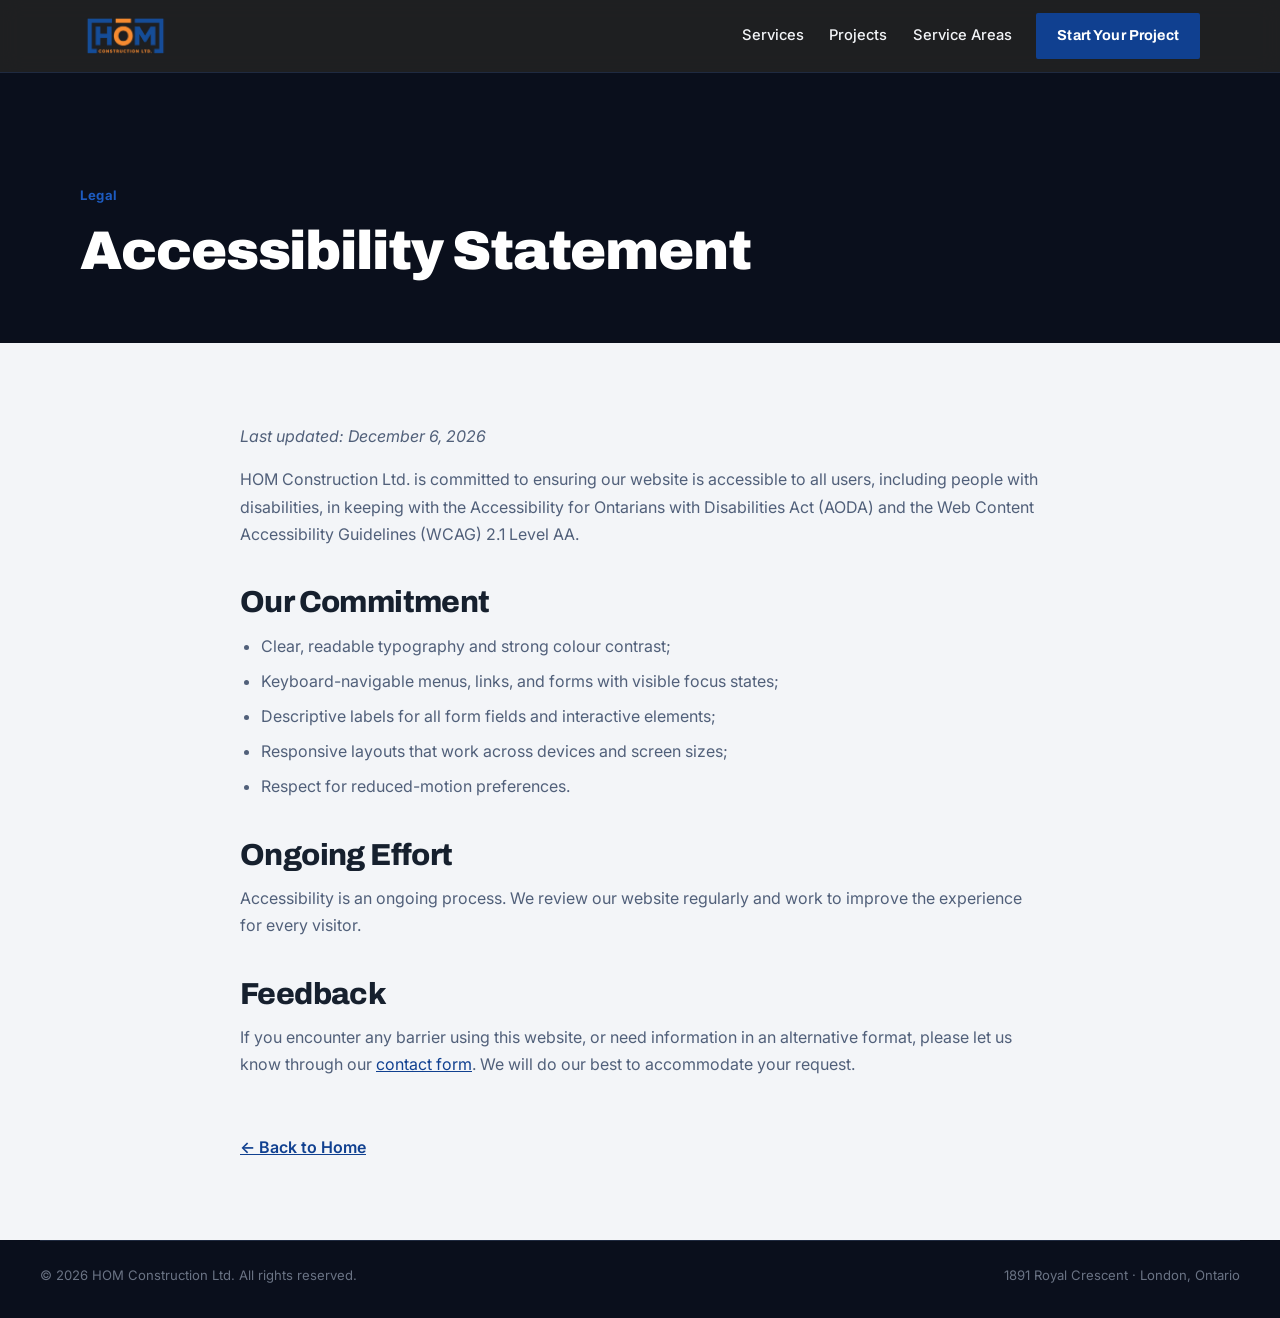
==== legal/accessibility.html @ 6ae534ba "Add files via upload" ====
<!DOCTYPE html>
<html lang="en">
<head>
<meta charset="UTF-8">
<meta name="viewport" content="width=device-width, initial-scale=1, viewport-fit=cover">
<title>Accessibility | HOM Construction Ltd.</title>
<meta name="description" content="Accessibility statement for HOM Construction Ltd.">
<meta name="robots" content="noindex,follow">
<link rel="preconnect" href="https://fonts.googleapis.com">
<link rel="preconnect" href="https://fonts.gstatic.com" crossorigin>
<link href="https://fonts.googleapis.com/css2?family=Archivo:wght@400;600;700;800;900&family=Inter:wght@400;500;600;700&display=swap" rel="stylesheet">
<link rel="icon" type="image/png" href="../assets/hom-logo.png">
<link rel="stylesheet" href="../css/style.css">
</head>
<body>
<header id="site-header">
  <div class="wrap header-inner">
    <a href="../index.html" class="brand" aria-label="HOM Construction home"><picture><source srcset="../assets/hom-logo.avif" type="image/avif"><img src="../assets/hom-logo.png" alt="HOM Construction Ltd." class="brand-logo" width="376" height="166"></picture></a>
    <nav class="nav"><a href="../index.html#services">Services</a><a href="../index.html#gallery">Projects</a><a href="../index.html#areas">Service Areas</a></nav>
    <a href="../index.html#contact" class="btn btn-sm nav-cta">Start Your Project</a>
  </div>
</header>

<section class="page-hero">
  <div class="wrap">
    <p class="eyebrow">Legal</p>
    <h1>Accessibility Statement</h1>
  </div>
</section>

<main class="wrap doc-body">
  <p><em>Last updated: <span id="updated"></span></em></p>
  <p>HOM Construction Ltd. is committed to ensuring our website is accessible to all users, including people with disabilities, in keeping with the Accessibility for Ontarians with Disabilities Act (AODA) and the Web Content Accessibility Guidelines (WCAG) 2.1 Level AA.</p>

  <h2>Our Commitment</h2>
  <ul>
    <li>Clear, readable typography and strong colour contrast;</li>
    <li>Keyboard-navigable menus, links, and forms with visible focus states;</li>
    <li>Descriptive labels for all form fields and interactive elements;</li>
    <li>Responsive layouts that work across devices and screen sizes;</li>
    <li>Respect for reduced-motion preferences.</li>
  </ul>

  <h2>Ongoing Effort</h2>
  <p>Accessibility is an ongoing process. We review our website regularly and work to improve the experience for every visitor.</p>

  <h2>Feedback</h2>
  <p>If you encounter any barrier using this website, or need information in an alternative format, please let us know through our <a href="../index.html#contact">contact form</a>. We will do our best to accommodate your request.</p>

  <a href="../index.html" class="back-home">← Back to Home</a>
</main>

<footer id="site-footer">
  <div class="wrap footer-bottom">
    <span>© <span id="year"></span> HOM Construction Ltd. All rights reserved.</span>
    <span>1891 Royal Crescent · London, Ontario</span>
  </div>
</footer>
<script>document.getElementById('year').textContent=new Date().getFullYear();document.getElementById('updated').textContent=new Date().toLocaleDateString('en-CA',{year:'numeric',month:'long',day:'numeric'});</script>
</body>
</html>
---- css/style.css ----
/* ============================================================
   HOM Construction Ltd. — Core Stylesheet
   Identity: concrete, steel, blueprint. Sleek, bold, authoritative.
   ============================================================ */

:root{
  /* Brand palette — from HOM logo */
  --brand-blue:#104090;        /* logo blue — primary */
  --brand-blue-dk:#0C3070;
  --brand-blue-bright:#1D5BC0; /* lighter blue for accents on dark */
  --orange:#F08030;            /* logo orange — accent */
  --orange-bright:#FF9440;

  --graphite:#121826;          /* deep blue-black */
  --ink:#0A0F1C;               /* near-black navy base */
  --steel:var(--brand-blue);   /* alias: primary action colour */
  --steel-bright:var(--brand-blue-bright);
  --concrete:#9DA6B5;
  --concrete-dk:#6A7384;
  --paper:#F3F5F8;
  --paper-warm:#E7EBF1;
  --line:#1F2A40;
  --line-light:#D5DBE5;

  --bg:var(--paper);
  --fg:#16202E;
  --muted:#51607A;
  --surface:#ffffff;
  --surface-alt:var(--paper-warm);
  --border:var(--line-light);

  --font-display:'Archivo',system-ui,sans-serif;
  --font-body:'Inter',system-ui,sans-serif;

  --wrap:1200px;
  --gap:clamp(1.25rem,4vw,3rem);

  box-sizing:border-box;
  padding-top:env(safe-area-inset-top,0px);
  color-scheme:light;
}
*,*::before,*::after{box-sizing:border-box}
html{scroll-behavior:smooth;scroll-padding-top:84px;-webkit-text-size-adjust:100%}
@media (prefers-reduced-motion:reduce){html{scroll-behavior:auto}}

body{
  margin:0;
  font-family:var(--font-body);
  background:var(--bg);
  color:var(--fg);
  line-height:1.6;
  -webkit-font-smoothing:antialiased;
}

.wrap{max-width:var(--wrap);margin:0 auto;padding:0 clamp(1.1rem,4vw,2.5rem)}

/* ---------- Typography ---------- */
h1,h2,h3,h4{font-family:var(--font-display);font-weight:800;line-height:1.05;letter-spacing:-.02em;margin:0}
h1{font-size:clamp(2.6rem,7vw,5.3rem);font-weight:900}
h2{font-size:clamp(1.9rem,4.2vw,3.1rem)}
h3{font-size:clamp(1.15rem,2vw,1.4rem);letter-spacing:-.01em}
p{margin:0 0 1rem}
a{color:inherit;text-decoration:none}

.eyebrow,.section-tag{
  font-family:var(--font-body);
  font-size:.82rem;font-weight:700;letter-spacing:.04em;
  color:var(--orange);margin:0 0 1rem;
}
.section-tag{color:var(--orange);display:inline-block}
.section-lede{font-size:clamp(1.02rem,1.6vw,1.2rem);color:var(--muted);max-width:60ch;margin-top:1rem}

/* ---------- Buttons ---------- */
.btn{
  display:inline-flex;align-items:center;justify-content:center;
  background:var(--steel);color:#fff;
  font-family:var(--font-display);font-weight:700;font-size:1rem;letter-spacing:.01em;
  padding:.95rem 1.8rem;border:2px solid var(--steel);border-radius:2px;
  cursor:pointer;transition:background .18s ease,border-color .18s ease,transform .18s ease;
}
.btn:hover{background:var(--steel-bright);border-color:var(--steel-bright)}
.btn:active{transform:translateY(1px)}
.btn:focus-visible{outline:3px solid var(--steel-bright);outline-offset:3px}
.btn-ghost{background:transparent;color:#fff;border-color:rgba(255,255,255,.55)}
.btn-ghost:hover{background:rgba(255,255,255,.1);border-color:#fff}
.btn-sm{padding:.6rem 1.2rem;font-size:.9rem}
.btn-full{width:100%;padding:1.05rem}
.btn-accent{background:var(--orange);border-color:var(--orange);color:#1a1205}
.btn-accent:hover{background:var(--orange-bright);border-color:var(--orange-bright)}

/* ---------- Header ---------- */
#site-header{
  position:sticky;top:0;z-index:50;
  background:rgba(12,13,15,.92);backdrop-filter:blur(10px);
  border-bottom:1px solid var(--line);
  padding-top:env(safe-area-inset-top,0px);
}
.header-inner{display:flex;align-items:center;gap:1.5rem;height:72px}
.brand{display:flex;align-items:center;line-height:1;margin-right:auto}
.brand-logo{height:40px;width:auto;display:block}
.brand-mark{font-family:var(--font-display);font-weight:900;font-size:1.5rem;color:#fff;letter-spacing:.02em}
.brand-sub{font-size:.68rem;font-weight:500;color:var(--concrete);letter-spacing:.14em;margin-top:.2rem}
.nav{display:flex;gap:1.6rem}
.nav a{color:var(--paper);font-size:.92rem;font-weight:500;transition:color .15s}
.nav a:hover{color:var(--steel-bright)}
.nav-cta{color:#fff}
.menu-toggle{display:none;flex-direction:column;gap:5px;background:none;border:0;cursor:pointer;padding:8px}
.menu-toggle span{width:26px;height:2px;background:#fff;transition:.25s}

.mobile-nav{display:none;flex-direction:column;background:var(--ink);border-bottom:1px solid var(--line);padding:.5rem 1.5rem 1.5rem}
.mobile-nav a{color:var(--paper);padding:.85rem 0;border-bottom:1px solid var(--line);font-size:1rem}
.mobile-nav a:last-child{border:0}
.mobile-cta{margin-top:1rem;color:#fff}

/* ---------- Hero ---------- */
.hero{position:relative;background:var(--ink);color:#fff;overflow:hidden;isolation:isolate}
.hero-bg{
  position:absolute;inset:0;z-index:-2;
  background:
    radial-gradient(130% 95% at 82% 8%,rgba(29,91,192,.45),transparent 58%),
    radial-gradient(90% 70% at 10% 95%,rgba(240,128,48,.14),transparent 60%),
    linear-gradient(150deg,#0A0F1C 0%,#111A2E 55%,#080C17 100%);
}
.hero-grid-overlay{
  position:absolute;inset:0;z-index:-1;opacity:.5;
  background-image:
    linear-gradient(rgba(255,255,255,.035) 1px,transparent 1px),
    linear-gradient(90deg,rgba(255,255,255,.035) 1px,transparent 1px);
  background-size:64px 64px;
  -webkit-mask-image:linear-gradient(180deg,#000 40%,transparent 95%);
          mask-image:linear-gradient(180deg,#000 40%,transparent 95%);
}
.hero-content{padding:clamp(4rem,10vw,8rem) 0 clamp(3.5rem,7vw,6rem)}
.hero h1{margin:.6rem 0 1.4rem;max-width:16ch}
.h1-accent{color:var(--orange)}
.hero-lede{font-size:clamp(1.08rem,2vw,1.4rem);color:#D4D8DD;max-width:54ch;line-height:1.55}
.hero-actions{display:flex;flex-wrap:wrap;gap:1rem;margin:2.2rem 0 0}
.hero-stats{
  display:grid;grid-template-columns:repeat(3,1fr);gap:1.5rem;
  margin-top:clamp(3rem,6vw,5rem);padding-top:2.2rem;border-top:1px solid rgba(255,255,255,.12);
}
.stat-num{display:block;font-family:var(--font-display);font-weight:900;font-size:clamp(1.8rem,4vw,2.8rem);color:#fff;line-height:1}
.stat-label{display:block;color:var(--concrete);font-size:.9rem;margin-top:.5rem}

/* ---------- Trust strip ---------- */
.trust-strip{background:var(--graphite);color:var(--concrete);border-bottom:1px solid var(--line)}
.trust-inner{display:flex;flex-wrap:wrap;align-items:center;justify-content:center;gap:.9rem;padding:1rem 1.5rem;font-size:.86rem;font-weight:500}
.trust-inner .dot{width:4px;height:4px;border-radius:50%;background:var(--orange);display:inline-block}

/* ---------- Sections ---------- */
.section{padding:clamp(4rem,9vw,7rem) 0}
.section-muted{background:var(--surface-alt)}
.section-dark{background:var(--ink);color:#fff}
.section-dark .section-lede,.section-dark p{color:#C7CBD1}
.section-dark h2,.section-dark h3{color:#fff}

.two-col{display:grid;grid-template-columns:1.05fr .95fr;gap:clamp(2rem,5vw,4.5rem);align-items:center}

/* ---------- About ---------- */
.check-list{list-style:none;margin:1.8rem 0 0;padding:0;display:grid;gap:.8rem}
.check-list li{position:relative;padding-left:1.9rem;color:var(--fg)}
.check-list li::before{content:"";position:absolute;left:0;top:.45rem;width:11px;height:11px;background:var(--orange);transform:rotate(45deg)}
.col-media{display:flex;flex-direction:column}
.media-block{
  width:100%;border-radius:4px;border:1px solid var(--border);
  background:
    linear-gradient(135deg,rgba(62,107,140,.22),rgba(20,22,25,.9)),
    repeating-linear-gradient(45deg,#1b1e22 0 22px,#202427 22px 44px);
}
.media-tall{aspect-ratio:4/5}
.media-caption{margin-top:1rem;font-size:.86rem;color:var(--muted);text-align:center}

/* ---------- ADU feature ---------- */
.adu-head{max-width:66ch;margin-bottom:clamp(2.5rem,5vw,3.5rem)}
.adu-intro{font-size:clamp(1rem,1.6vw,1.18rem);color:#C7CBD1;margin-top:1rem}
.feature-grid{display:grid;grid-template-columns:repeat(4,1fr);gap:1.5rem}
.feature-card{padding:2rem 1.6rem;background:rgba(255,255,255,.03);border:1px solid rgba(255,255,255,.1);border-radius:4px}
.feature-ico{font-family:var(--font-display);font-weight:900;font-size:1.6rem;color:var(--orange);margin-bottom:1rem}
.feature-card h3{margin-bottom:.6rem}
.feature-card p{color:#B9Bec5;font-size:.95rem;margin:0}
.adu-cta{margin-top:clamp(2.5rem,5vw,3.5rem)}

/* ---------- Services ---------- */
.services-grid{display:grid;grid-template-columns:repeat(3,1fr);gap:1.4rem;margin-top:2.8rem}
.service-item{padding:2rem 1.7rem;background:var(--surface);border:1px solid var(--border);border-radius:4px;transition:border-color .2s,transform .2s}
.service-item:hover{border-color:var(--steel);transform:translateY(-3px)}
.service-item h3{margin-bottom:.6rem}
.service-item p{color:var(--muted);margin:0;font-size:.96rem}
.service-feature{grid-column:span 1;border-color:var(--steel);position:relative;background:linear-gradient(160deg,#fff,#eef3f7)}
.service-flag{display:inline-block;margin-top:1rem;font-family:var(--font-display);font-weight:700;font-size:.78rem;color:var(--steel);letter-spacing:.03em}

/* ---------- Gallery ---------- */
.gallery-grid{display:grid;grid-template-columns:repeat(3,1fr);gap:1rem;margin-top:2.8rem}
.gallery-item{
  position:relative;margin:0;aspect-ratio:4/3;border-radius:4px;overflow:hidden;
  border:1px solid var(--border);
  background:linear-gradient(145deg,#2b3036,#171a1e);
  display:flex;align-items:flex-end;
}
.gallery-item::before{content:"";position:absolute;inset:0;background:repeating-linear-gradient(45deg,rgba(62,107,140,.14) 0 20px,transparent 20px 40px)}
.gallery-item figcaption{position:relative;z-index:1;color:#fff;font-weight:600;font-size:.9rem;padding:1rem;width:100%;background:linear-gradient(transparent,rgba(0,0,0,.6))}
.g-2,.g-5{background:linear-gradient(145deg,#34414d,#1b222a)}
.g-3,.g-6{background:linear-gradient(145deg,#2e3843,#15191e)}

.matterport-row{display:grid;grid-template-columns:1fr 1fr;gap:1rem;margin-top:1.6rem}
.matterport-link{display:flex;align-items:center;gap:1rem;padding:1.3rem 1.6rem;background:var(--ink);color:#fff;border-radius:4px;border:1px solid var(--line);transition:border-color .2s}
.matterport-link:hover{border-color:var(--steel-bright)}
.mp-ico{font-size:1.6rem;color:var(--orange)}
.mp-text{display:flex;flex-direction:column;line-height:1.3}
.mp-text strong{font-family:var(--font-display);font-size:1.05rem}
.mp-text span{font-size:.82rem;color:var(--concrete)}
.gallery-note{margin-top:1rem;font-size:.82rem;color:var(--muted);text-align:center}

/* ---------- Service areas ---------- */
.areas-grid{display:grid;grid-template-columns:repeat(4,1fr);gap:1.2rem;margin-top:2.8rem}
.area-card{display:flex;flex-direction:column;padding:2rem 1.6rem;background:var(--surface);border:1px solid var(--border);border-radius:4px;transition:border-color .2s,transform .2s}
.area-card:hover{border-color:var(--steel);transform:translateY(-3px)}
.area-card h3{margin-bottom:.6rem}
.area-card p{color:var(--muted);font-size:.92rem;flex-grow:1}
.area-link{color:var(--steel);font-weight:600;font-size:.9rem;margin-top:1rem}
.area-highlight{background:linear-gradient(160deg,#fff,#eef3f7);border-color:var(--steel)}
.areas-foot{margin-top:2rem;color:var(--muted);text-align:center;font-size:.92rem}

/* ---------- Testimonials ---------- */
.testimonials{display:grid;grid-template-columns:repeat(3,1fr);gap:1.4rem;margin-top:2.8rem;align-items:start}
.testimonial{margin:0;padding:2rem 1.7rem;background:rgba(255,255,255,.04);border:1px solid rgba(255,255,255,.1);border-left:3px solid var(--orange);border-radius:4px}
.testimonial p{color:#DDE1E6;font-size:1rem;line-height:1.6}
.testimonial footer{color:var(--orange);font-weight:700;font-size:.9rem;margin-top:1rem}
.google-reviews-placeholder{margin-top:2.4rem;display:flex;justify-content:center}
.gr-badge{display:flex;flex-direction:column;align-items:center;gap:.6rem;padding:1.6rem 2.4rem;border:1px dashed rgba(255,255,255,.22);border-radius:6px}
.gr-stars{color:#FBBC04;font-size:1.5rem;letter-spacing:.1em}
.gr-text{color:var(--concrete);font-size:.86rem}

/* ---------- Financing ---------- */
.section-finance{background:var(--surface-alt)}
.finance-inner{display:grid;grid-template-columns:1fr 1fr;gap:clamp(2rem,5vw,4rem);align-items:center}
.finance-text h2{margin-bottom:1rem}
.finance-text p{color:var(--muted);max-width:48ch}
.financeit-placeholder{display:flex;flex-direction:column;gap:.8rem;align-items:flex-start;padding:2.2rem;background:var(--surface);border:1px solid var(--border);border-radius:6px}
.financeit-placeholder strong{font-family:var(--font-display);font-size:1.4rem;color:var(--steel)}
.financeit-placeholder span{color:var(--muted);font-size:.9rem}

/* ---------- Contact ---------- */
.section-contact{background:var(--ink);color:#fff}
.section-contact h2{color:#fff}
.section-contact .contact-intro p{color:#C7CBD1}
.contact-grid{align-items:start}
.contact-details{margin-top:2.2rem;display:grid;gap:1.1rem}
.cd-item{display:flex;flex-direction:column;gap:.2rem;padding-bottom:1.1rem;border-bottom:1px solid rgba(255,255,255,.12)}
.cd-label{font-size:.76rem;letter-spacing:.08em;color:var(--orange);font-weight:700}
.cd-item span:last-child{color:#E4E7EB}

.contact-form-wrap{background:var(--surface);color:var(--fg);padding:clamp(1.8rem,4vw,2.6rem);border-radius:6px}
.lead-form{display:grid;gap:1.1rem}
.field{display:flex;flex-direction:column;gap:.4rem}
.field-row{display:grid;grid-template-columns:1fr 1fr;gap:1.1rem}
.field label{font-size:.86rem;font-weight:600;color:var(--fg)}
.field input,.field select,.field textarea{
  font-family:var(--font-body);font-size:1rem;color:var(--fg);
  padding:.8rem .9rem;border:1px solid var(--border);border-radius:3px;background:#fff;
  transition:border-color .15s,box-shadow .15s;
}
.field input:focus,.field select:focus,.field textarea:focus{outline:0;border-color:var(--steel);box-shadow:0 0 0 3px rgba(62,107,140,.18)}
.field textarea{resize:vertical}
.form-fineprint{font-size:.78rem;color:var(--muted);margin:.4rem 0 0}
.form-fineprint a{color:var(--steel);text-decoration:underline}
.form-success{background:#e6f4ea;border:1px solid #a7d7b8;color:#1e6b38;padding:.9rem 1rem;border-radius:4px;font-size:.92rem;margin:.6rem 0 0}

/* ---------- Footer ---------- */
#site-footer{background:var(--ink);color:var(--concrete);padding-bottom:env(safe-area-inset-bottom,0px)}
.footer-inner{display:grid;grid-template-columns:1.6fr 1fr 1fr 1fr;gap:2.5rem;padding:clamp(3rem,6vw,4.5rem) 0 2.5rem}
.footer-brand .brand-mark{font-size:1.5rem}
.footer-brand .brand-sub{display:block;margin:.3rem 0 1rem}
.footer-brand p{color:var(--concrete-dk);max-width:34ch;font-size:.92rem}
.footer-col h4{font-family:var(--font-display);color:#fff;font-size:1rem;margin-bottom:1rem}
.footer-col a{display:block;color:var(--concrete);font-size:.92rem;padding:.35rem 0;transition:color .15s}
.footer-col a:hover{color:var(--steel-bright)}
.footer-bottom{display:flex;flex-wrap:wrap;justify-content:space-between;gap:1rem;padding:1.5rem 0 2rem;border-top:1px solid var(--line);font-size:.82rem;color:var(--concrete-dk)}

/* ---------- Legal / area page body ---------- */
.page-hero{background:var(--ink);color:#fff;padding:clamp(5rem,9vw,7rem) 0 clamp(3rem,6vw,4rem)}
.page-hero h1{font-size:clamp(2.2rem,5vw,3.4rem);max-width:20ch}
.page-hero .eyebrow{color:var(--steel-bright)}
.doc-body{padding:clamp(3rem,7vw,5rem) 0;max-width:800px}
.doc-body h2{font-size:clamp(1.4rem,3vw,1.9rem);margin:2.4rem 0 .9rem}
.doc-body h3{margin:1.6rem 0 .6rem}
.doc-body p,.doc-body li{color:var(--muted);line-height:1.7}
.doc-body ul{padding-left:1.3rem;margin:0 0 1.2rem}
.doc-body li{margin-bottom:.5rem}
.doc-body a{color:var(--steel);text-decoration:underline}
.back-home{display:inline-block;margin-top:2.5rem;color:var(--steel);font-weight:600}

/* ---------- Footer logo + social ---------- */
.footer-logo{height:46px;width:auto;margin-bottom:1rem;display:block}
.social-row{display:flex;gap:.9rem;margin-top:1.2rem}
.social-row a{
  display:inline-flex;align-items:center;justify-content:center;
  width:40px;height:40px;border:1px solid var(--line);border-radius:4px;
  color:var(--concrete);transition:border-color .2s,color .2s,background .2s;
}
.social-row a:hover{border-color:var(--orange);color:var(--orange)}
.social-row svg{width:20px;height:20px;fill:currentColor}

/* ---------- Review meta (verified badge) ---------- */
.review-source{display:flex;align-items:center;gap:.5rem;margin-top:.9rem;font-size:.82rem;color:var(--concrete)}
.review-source .g-icon{font-weight:700;color:var(--orange)}

/* ---------- Responsive ---------- */
@media (max-width:980px){
  .nav,.nav-cta{display:none}
  .menu-toggle{display:flex;margin-left:auto}
  .mobile-nav.open{display:flex}
  .two-col,.finance-inner{grid-template-columns:1fr;gap:2.5rem}
  .col-media{max-width:460px}
  .feature-grid{grid-template-columns:repeat(2,1fr)}
  .services-grid{grid-template-columns:repeat(2,1fr)}
  .areas-grid{grid-template-columns:repeat(2,1fr)}
  .testimonials{grid-template-columns:1fr}
  .footer-inner{grid-template-columns:1fr 1fr;gap:2rem}
}
@media (max-width:640px){
  .hero-stats{grid-template-columns:1fr;gap:1.3rem;text-align:left}
  .feature-grid,.services-grid,.gallery-grid,.areas-grid{grid-template-columns:1fr}
  .matterport-row{grid-template-columns:1fr}
  .field-row{grid-template-columns:1fr}
  .footer-inner{grid-template-columns:1fr}
  .trust-inner .dot{display:none}
  .hero-actions .btn{flex:1 1 auto}
}
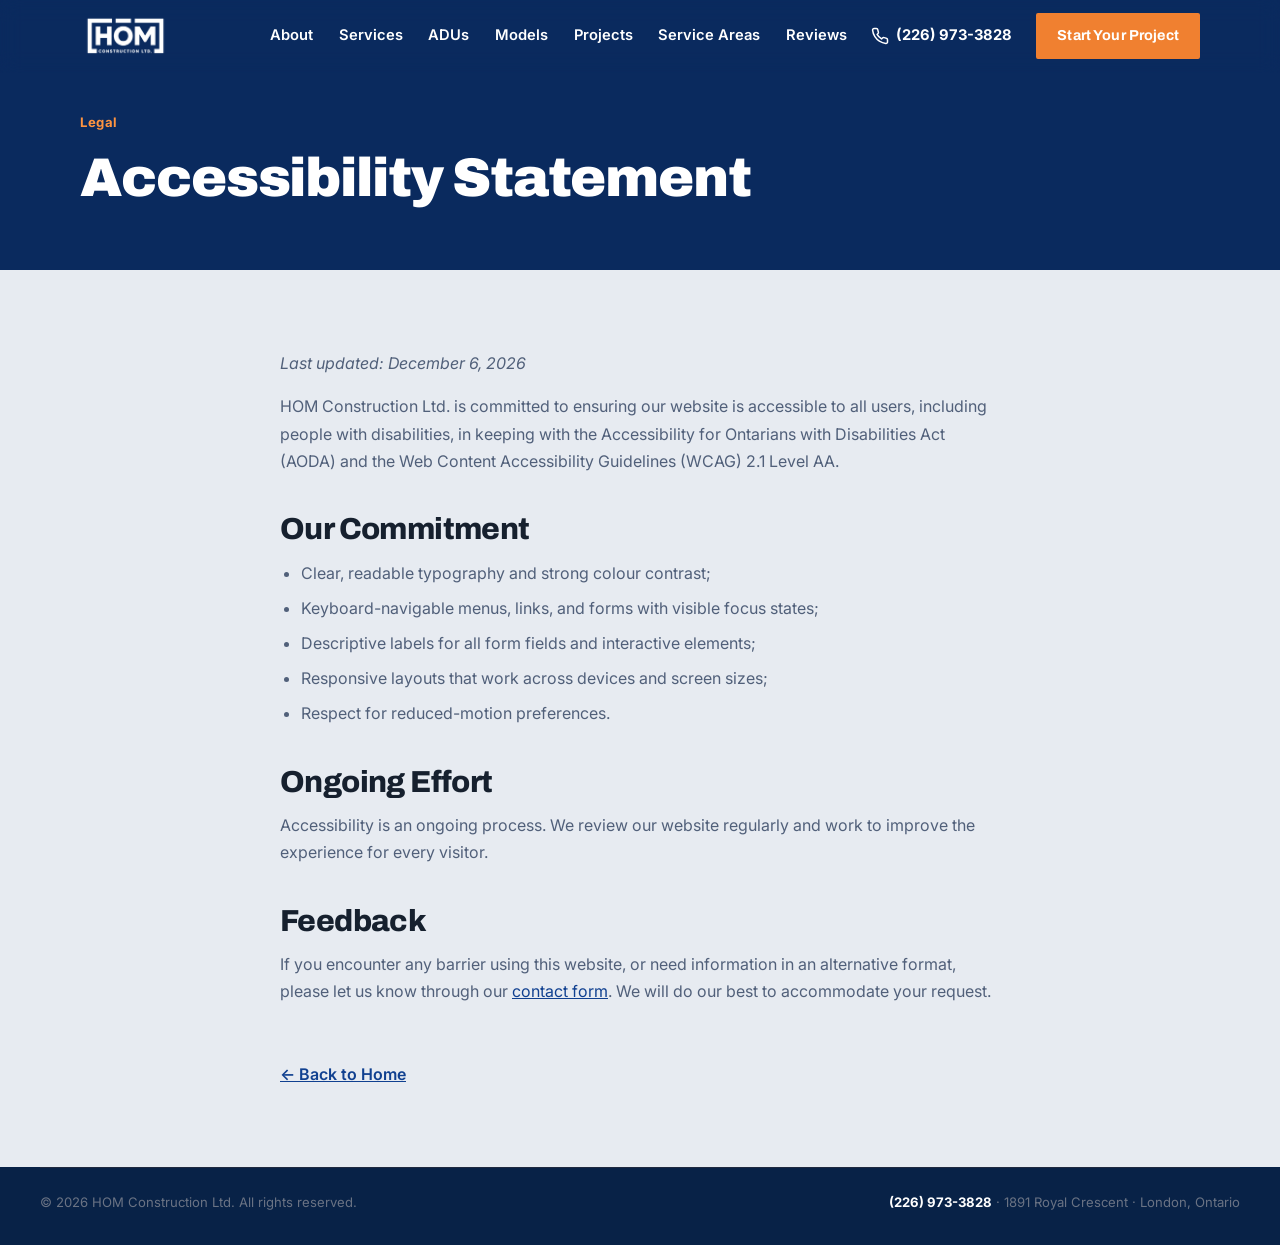
==== commit 1ac046b2: "Add files via upload" ====
--- a/legal/accessibility.html
+++ b/legal/accessibility.html
@@ -13,11 +13,37 @@
 <link rel="stylesheet" href="../css/style.css">
 </head>
 <body>
-<header id="site-header">
+<header id="site-header" class="header-overlay">
   <div class="wrap header-inner">
-    <a href="../index.html" class="brand" aria-label="HOM Construction home"><picture><source srcset="../assets/hom-logo.avif" type="image/avif"><img src="../assets/hom-logo.png" alt="HOM Construction Ltd." class="brand-logo" width="376" height="166"></picture></a>
-    <nav class="nav"><a href="../index.html#services">Services</a><a href="../index.html#gallery">Projects</a><a href="../index.html#areas">Service Areas</a></nav>
+    <a href="../index.html" class="brand" aria-label="HOM Construction home">
+      <picture>
+        <source srcset="../assets/hom-logo.avif" type="image/avif">
+        <img src="../assets/hom-logo.png" alt="HOM Construction Ltd." class="brand-logo" width="376" height="166">
+      </picture>
+    </a>
+    <nav class="nav" aria-label="Primary">
+      <a href="../index.html#about">About</a>
+      <a href="../index.html#services">Services</a>
+      <a href="../index.html#adu">ADUs</a>
+      <a href="../index.html#models">Models</a>
+      <a href="../index.html#gallery">Projects</a>
+      <a href="../index.html#areas">Service Areas</a>
+      <a href="../index.html#reviews">Reviews</a>
+    </nav>
+    <a href="tel:+12269733828" class="nav-phone" aria-label="Call HOM Construction at (226) 973-3828"><svg viewBox="0 0 24 24" width="18" height="18" fill="none" stroke="currentColor" stroke-width="2" stroke-linecap="round" stroke-linejoin="round" aria-hidden="true"><path d="M22 16.92v3a2 2 0 0 1-2.18 2 19.8 19.8 0 0 1-8.63-3.07 19.5 19.5 0 0 1-6-6A19.8 19.8 0 0 1 2.12 4.18 2 2 0 0 1 4.11 2h3a2 2 0 0 1 2 1.72c.13.96.36 1.9.7 2.81a2 2 0 0 1-.45 2.11L8.09 9.91a16 16 0 0 0 6 6l1.27-1.27a2 2 0 0 1 2.11-.45c.91.34 1.85.57 2.81.7A2 2 0 0 1 22 16.92z"/></svg><span class="nav-phone-num">(226) 973-3828</span></a>
     <a href="../index.html#contact" class="btn btn-sm nav-cta">Start Your Project</a>
+    <button class="menu-toggle" aria-label="Open menu" aria-expanded="false"><span></span><span></span><span></span></button>
+  </div>
+  <div class="mobile-nav" aria-hidden="true">
+    <a href="../index.html#about">About</a>
+    <a href="../index.html#services">Services</a>
+    <a href="../index.html#adu">ADUs</a>
+    <a href="../index.html#models">Models</a>
+    <a href="../index.html#gallery">Projects</a>
+    <a href="../index.html#areas">Service Areas</a>
+    <a href="../index.html#reviews">Reviews</a>
+    <a href="tel:+12269733828" class="mobile-phone"><svg viewBox="0 0 24 24" width="18" height="18" fill="none" stroke="currentColor" stroke-width="2" stroke-linecap="round" stroke-linejoin="round" aria-hidden="true"><path d="M22 16.92v3a2 2 0 0 1-2.18 2 19.8 19.8 0 0 1-8.63-3.07 19.5 19.5 0 0 1-6-6A19.8 19.8 0 0 1 2.12 4.18 2 2 0 0 1 4.11 2h3a2 2 0 0 1 2 1.72c.13.96.36 1.9.7 2.81a2 2 0 0 1-.45 2.11L8.09 9.91a16 16 0 0 0 6 6l1.27-1.27a2 2 0 0 1 2.11-.45c.91.34 1.85.57 2.81.7A2 2 0 0 1 22 16.92z"/></svg> Call (226) 973-3828</a>
+    <a href="../index.html#contact" class="btn mobile-cta">Start Your Project</a>
   </div>
 </header>
 
@@ -53,9 +79,10 @@
 <footer id="site-footer">
   <div class="wrap footer-bottom">
     <span>© <span id="year"></span> HOM Construction Ltd. All rights reserved.</span>
-    <span>1891 Royal Crescent · London, Ontario</span>
+    <span><a href="tel:+12269733828" class="footer-phone-inline">(226) 973-3828</a> · 1891 Royal Crescent · London, Ontario</span>
   </div>
 </footer>
 <script>document.getElementById('year').textContent=new Date().getFullYear();document.getElementById('updated').textContent=new Date().toLocaleDateString('en-CA',{year:'numeric',month:'long',day:'numeric'});</script>
+<script src="../js/main.js"></script>
 </body>
 </html>
--- a/css/style.css
+++ b/css/style.css
@@ -11,23 +11,31 @@
   --orange:#F08030;            /* logo orange — accent */
   --orange-bright:#FF9440;
 
-  --graphite:#121826;          /* deep blue-black */
-  --ink:#0A0F1C;               /* near-black navy base */
+  --graphite:#0E3576;          /* deep logo blue */
+  --ink:#0A2A5E;               /* rich brand-blue base for dark sections */
+  --ink-deep:#082247;          /* deeper blue for footer / hero base */
   --steel:var(--brand-blue);   /* alias: primary action colour */
   --steel-bright:var(--brand-blue-bright);
   --concrete:#9DA6B5;
   --concrete-dk:#6A7384;
-  --paper:#F3F5F8;
-  --paper-warm:#E7EBF1;
+  --paper:#E7EBF1;            /* light gray base (more depth than near-white) */
+  --paper-warm:#DCE2EA;       /* deeper gray band */
+  --paper-tint:#EDF1F7;       /* cool tint for alternating bands */
   --line:#1F2A40;
-  --line-light:#D5DBE5;
+  --line-light:#D2D9E3;
 
   --bg:var(--paper);
   --fg:#16202E;
   --muted:#51607A;
   --surface:#ffffff;
   --surface-alt:var(--paper-warm);
-  --border:var(--line-light);
+  --border:#DBE0E8;
+
+  /* Elevation — layered (ambient + direct) so depth actually reads */
+  --shadow-sm:0 1px 2px rgba(16,32,60,.08), 0 6px 16px rgba(16,32,60,.1);
+  --shadow:0 4px 8px rgba(16,32,60,.1), 0 16px 36px rgba(16,32,60,.16);
+  --shadow-lg:0 8px 16px rgba(16,32,60,.12), 0 28px 60px rgba(16,32,60,.22);
+  --radius:12px;
 
   --font-display:'Archivo',system-ui,sans-serif;
   --font-body:'Inter',system-ui,sans-serif;
@@ -73,88 +81,183 @@
 /* ---------- Buttons ---------- */
 .btn{
   display:inline-flex;align-items:center;justify-content:center;
-  background:var(--steel);color:#fff;
+  background:var(--orange);color:#fff;
   font-family:var(--font-display);font-weight:700;font-size:1rem;letter-spacing:.01em;
-  padding:.95rem 1.8rem;border:2px solid var(--steel);border-radius:2px;
+  padding:.95rem 1.8rem;border:2px solid var(--orange);border-radius:2px;
   cursor:pointer;transition:background .18s ease,border-color .18s ease,transform .18s ease;
 }
-.btn:hover{background:var(--steel-bright);border-color:var(--steel-bright)}
+.btn:hover{background:var(--orange-bright);border-color:var(--orange-bright)}
 .btn:active{transform:translateY(1px)}
-.btn:focus-visible{outline:3px solid var(--steel-bright);outline-offset:3px}
-.btn-ghost{background:transparent;color:#fff;border-color:rgba(255,255,255,.55)}
-.btn-ghost:hover{background:rgba(255,255,255,.1);border-color:#fff}
+.btn:focus-visible{outline:3px solid var(--orange-bright);outline-offset:3px}
+.btn-ghost{background:transparent;color:var(--brand-blue);border-color:var(--brand-blue)}
+.btn-ghost:hover{background:var(--brand-blue);color:#fff;border-color:var(--brand-blue)}
 .btn-sm{padding:.6rem 1.2rem;font-size:.9rem}
 .btn-full{width:100%;padding:1.05rem}
-.btn-accent{background:var(--orange);border-color:var(--orange);color:#1a1205}
+.btn-accent{background:var(--orange);border-color:var(--orange);color:#fff}
 .btn-accent:hover{background:var(--orange-bright);border-color:var(--orange-bright)}
 
 /* ---------- Header ---------- */
 #site-header{
   position:sticky;top:0;z-index:50;
-  background:rgba(12,13,15,.92);backdrop-filter:blur(10px);
-  border-bottom:1px solid var(--line);
+  background:rgba(255,255,255,.92);backdrop-filter:blur(10px);
+  border-bottom:1px solid var(--border);
   padding-top:env(safe-area-inset-top,0px);
+  transition:transform .3s ease, box-shadow .3s ease;
+}
+#site-header.scrolled{
+  background:#fff;
+  box-shadow:0 6px 24px rgba(16,32,60,.14);
+  border-bottom-color:transparent;
 }
 .header-inner{display:flex;align-items:center;gap:1.5rem;height:72px}
 .brand{display:flex;align-items:center;line-height:1;margin-right:auto}
 .brand-logo{height:40px;width:auto;display:block}
-.brand-mark{font-family:var(--font-display);font-weight:900;font-size:1.5rem;color:#fff;letter-spacing:.02em}
-.brand-sub{font-size:.68rem;font-weight:500;color:var(--concrete);letter-spacing:.14em;margin-top:.2rem}
+.brand-mark{font-family:var(--font-display);font-weight:900;font-size:1.5rem;color:var(--brand-blue);letter-spacing:.02em}
+.brand-sub{font-size:.68rem;font-weight:500;color:var(--muted);letter-spacing:.14em;margin-top:.2rem}
 .nav{display:flex;gap:1.6rem}
-.nav a{color:var(--paper);font-size:.92rem;font-weight:500;transition:color .15s}
-.nav a:hover{color:var(--steel-bright)}
+.nav a{color:var(--brand-blue);font-size:.92rem;font-weight:600;transition:color .15s}
+.nav a:hover{color:var(--orange)}
 .nav-cta{color:#fff}
 .menu-toggle{display:none;flex-direction:column;gap:5px;background:none;border:0;cursor:pointer;padding:8px}
-.menu-toggle span{width:26px;height:2px;background:#fff;transition:.25s}
-
-.mobile-nav{display:none;flex-direction:column;background:var(--ink);border-bottom:1px solid var(--line);padding:.5rem 1.5rem 1.5rem}
-.mobile-nav a{color:var(--paper);padding:.85rem 0;border-bottom:1px solid var(--line);font-size:1rem}
+.menu-toggle span{width:26px;height:2px;background:var(--brand-blue);transition:.25s}
+
+.mobile-nav{display:none;flex-direction:column;background:#fff;border-bottom:1px solid var(--border);padding:.5rem 1.5rem 1.5rem}
+.mobile-nav a{color:var(--brand-blue);font-weight:600;padding:.85rem 0;border-bottom:1px solid var(--border);font-size:1rem}
 .mobile-nav a:last-child{border:0}
 .mobile-cta{margin-top:1rem;color:#fff}
 
-/* ---------- Hero ---------- */
-.hero{position:relative;background:var(--ink);color:#fff;overflow:hidden;isolation:isolate}
+/* ---------- Header overlay (transparent over hero) ---------- */
+#site-header.header-overlay{background:transparent;border-bottom-color:transparent;position:absolute;left:0;right:0;top:0}
+.header-overlay .nav a{color:#fff}
+.header-overlay .nav a:hover{color:var(--orange-bright)}
+.header-overlay .brand-mark{color:#fff}
+.header-overlay .menu-toggle span{background:#fff}
+.header-overlay .brand-logo{filter:brightness(0) invert(1)}
+/* When scrolled, header becomes a solid white bar that slides down from the top */
+#site-header.scrolled{position:fixed;left:0;right:0;top:0;background:#fff;animation:headerDrop .3s ease}
+@keyframes headerDrop{from{transform:translateY(-100%)}to{transform:translateY(0)}}
+#site-header.scrolled .nav a{color:var(--brand-blue)}
+#site-header.scrolled .nav a:hover{color:var(--orange)}
+#site-header.scrolled .brand-logo{filter:none}
+#site-header.scrolled .menu-toggle span{background:var(--brand-blue)}
+
+/* ---------- Hero (full-bleed background image) ---------- */
+.hero{
+  position:relative;color:#fff;isolation:isolate;
+  min-height:clamp(560px,86vh,820px);
+  display:flex;align-items:center;justify-content:center;text-align:center;
+  padding:clamp(7rem,14vh,10rem) 0 clamp(5rem,9vh,7rem);
+}
 .hero-bg{
-  position:absolute;inset:0;z-index:-2;
+  position:absolute;inset:0;z-index:-1;overflow:hidden;
+  background:url('../assets/projects/hero-poster.jpg') center/cover no-repeat;
+}
+.hero-video{
+  position:absolute;inset:0;width:100%;height:100%;object-fit:cover;
+  z-index:0;
+}
+.hero-bg::after{
+  content:"";position:absolute;inset:0;z-index:1;
+  background:linear-gradient(180deg,rgba(8,20,45,.72) 0%,rgba(8,20,45,.5) 45%,rgba(8,20,45,.75) 100%);
+}
+.hero-inner{position:relative;z-index:1;max-width:60rem}
+.hero-eyebrow{
+  font-family:var(--font-body);font-size:.85rem;font-weight:700;letter-spacing:.08em;
+  text-transform:uppercase;color:var(--orange-bright);margin:0 0 1.1rem;
+}
+.hero h1{
+  margin:0 0 1.3rem;color:#fff;
+  font-size:clamp(2.5rem,6vw,4.6rem);line-height:1.02;
+  text-shadow:0 2px 24px rgba(0,0,0,.35);
+}
+/* Alternating hero phrases — stacked, cross-fade */
+.hero-rotator{position:relative;display:grid}
+.hero-phrase{
+  grid-area:1 / 1;opacity:0;transform:translateY(8px);
+  transition:opacity .7s ease, transform .7s ease;
+  pointer-events:none;
+}
+.hero-phrase.is-active{opacity:1;transform:none;pointer-events:auto}
+@media (prefers-reduced-motion:reduce){
+  .hero-phrase{transition:opacity .2s ease}
+  .hero-phrase:not(.is-active){display:none}
+}
+.hero-lede{
+  font-size:clamp(1.05rem,1.8vw,1.3rem);color:#E6EAF1;max-width:46ch;margin:0 auto;
+  line-height:1.6;text-shadow:0 1px 12px rgba(0,0,0,.3);
+}
+.hero-actions{display:flex;flex-wrap:wrap;gap:1rem;justify-content:center;margin:2.2rem 0 0}
+.btn-outline-light{background:transparent;color:#fff;border-color:rgba(255,255,255,.7)}
+.btn-outline-light:hover{background:#fff;color:var(--brand-blue);border-color:#fff}
+.hero-pills{
+  list-style:none;margin:2.6rem 0 0;padding:0;
+  display:flex;flex-wrap:wrap;gap:.7rem;justify-content:center;
+}
+.hero-pills li{
+  display:inline-flex;align-items:center;gap:.4rem;
+  font-size:.84rem;font-weight:600;color:#fff;
+  background:rgba(255,255,255,.1);border:1px solid rgba(255,255,255,.22);
+  backdrop-filter:blur(4px);border-radius:999px;padding:.5rem 1rem;
+}
+.pill-star{color:#FBBC04;letter-spacing:.06em;font-size:.78rem}
+
+/* ---------- Quote bar (overlaps hero bottom) ---------- */
+.quotebar-wrap{position:relative;z-index:5;margin-top:clamp(-3.5rem,-5vw,-4.5rem)}
+.hero-formbar{
+  display:grid;grid-template-columns:1fr 1fr 1fr auto;gap:1rem;align-items:end;
+  background:#fff;border:1px solid var(--border);border-radius:var(--radius);
+  padding:1.4rem 1.5rem;box-shadow:var(--shadow-lg);
+}
+.hf-field{display:flex;flex-direction:column;gap:.35rem;min-width:0}
+.hf-field input,.hf-field select{width:100%}
+.hf-field label{font-size:.78rem;font-weight:700;color:var(--brand-blue);letter-spacing:.02em}
+.hf-field input,.hf-field select{
+  font-family:var(--font-body);font-size:.98rem;color:var(--fg);
+  padding:.7rem .85rem;border:1px solid var(--border);border-radius:4px;background:#fff;
+}
+.hf-field input,.hf-field select{height:46px;box-sizing:border-box}
+.hf-field input:focus,.hf-field select:focus{outline:0;border-color:var(--orange);box-shadow:0 0 0 3px rgba(240,128,48,.16)}
+.hf-submit{height:46px;white-space:nowrap;padding:0 1.6rem;line-height:1}
+.hero-form-success{background:#e6f4ea;border:1px solid #a7d7b8;color:#1e6b38;padding:.9rem 1.1rem;border-radius:8px;font-size:.95rem;margin:1rem 0 0;font-weight:600}
+
+/* ---------- Trust strip ---------- */
+.trust-strip{background:var(--graphite);color:#EAEEF4;border-bottom:1px solid var(--line)}
+.trust-inner{display:flex;flex-wrap:wrap;align-items:center;justify-content:center;gap:.9rem;padding:1rem 1.5rem;font-size:.88rem;font-weight:600;color:#EAEEF4}
+.trust-inner .dot{width:4px;height:4px;border-radius:50%;background:var(--orange);display:inline-block}
+
+/* ---------- Sections ---------- */
+.section{padding:clamp(4rem,9vw,7rem) 0;position:relative}
+/* Subtle dot texture for light sections so they aren't dead flat */
+.section-dots{
+  background-image:radial-gradient(rgba(16,64,144,.07) 1.2px,transparent 1.2px);
+  background-size:26px 26px;
+}
+/* Gallery / alt band — deeper tinted gray with a soft inset feel */
+.section-muted{
   background:
-    radial-gradient(130% 95% at 82% 8%,rgba(29,91,192,.45),transparent 58%),
-    radial-gradient(90% 70% at 10% 95%,rgba(240,128,48,.14),transparent 60%),
-    linear-gradient(150deg,#0A0F1C 0%,#111A2E 55%,#080C17 100%);
-}
-.hero-grid-overlay{
-  position:absolute;inset:0;z-index:-1;opacity:.5;
-  background-image:
-    linear-gradient(rgba(255,255,255,.035) 1px,transparent 1px),
-    linear-gradient(90deg,rgba(255,255,255,.035) 1px,transparent 1px);
-  background-size:64px 64px;
-  -webkit-mask-image:linear-gradient(180deg,#000 40%,transparent 95%);
-          mask-image:linear-gradient(180deg,#000 40%,transparent 95%);
-}
-.hero-content{padding:clamp(4rem,10vw,8rem) 0 clamp(3.5rem,7vw,6rem)}
-.hero h1{margin:.6rem 0 1.4rem;max-width:16ch}
-.h1-accent{color:var(--orange)}
-.hero-lede{font-size:clamp(1.08rem,2vw,1.4rem);color:#D4D8DD;max-width:54ch;line-height:1.55}
-.hero-actions{display:flex;flex-wrap:wrap;gap:1rem;margin:2.2rem 0 0}
-.hero-stats{
-  display:grid;grid-template-columns:repeat(3,1fr);gap:1.5rem;
-  margin-top:clamp(3rem,6vw,5rem);padding-top:2.2rem;border-top:1px solid rgba(255,255,255,.12);
-}
-.stat-num{display:block;font-family:var(--font-display);font-weight:900;font-size:clamp(1.8rem,4vw,2.8rem);color:#fff;line-height:1}
-.stat-label{display:block;color:var(--concrete);font-size:.9rem;margin-top:.5rem}
-
-/* ---------- Trust strip ---------- */
-.trust-strip{background:var(--graphite);color:var(--concrete);border-bottom:1px solid var(--line)}
-.trust-inner{display:flex;flex-wrap:wrap;align-items:center;justify-content:center;gap:.9rem;padding:1rem 1.5rem;font-size:.86rem;font-weight:500}
-.trust-inner .dot{width:4px;height:4px;border-radius:50%;background:var(--orange);display:inline-block}
-
-/* ---------- Sections ---------- */
-.section{padding:clamp(4rem,9vw,7rem) 0}
-.section-muted{background:var(--surface-alt)}
-.section-dark{background:var(--ink);color:#fff}
+    radial-gradient(80% 60% at 50% 0%,rgba(16,64,144,.05),transparent 70%),
+    var(--surface-alt);
+  border-top:1px solid rgba(16,32,60,.06);
+  border-bottom:1px solid rgba(16,32,60,.06);
+}
+/* Cool-tinted band for alternating light sections */
+.section-tint{
+  background:
+    radial-gradient(90% 70% at 85% 10%,rgba(29,91,192,.06),transparent 60%),
+    radial-gradient(70% 60% at 5% 100%,rgba(240,128,48,.05),transparent 60%),
+    var(--paper-tint);
+}
+.section-dark{
+  background:
+    radial-gradient(90% 80% at 85% 0%,rgba(29,91,192,.35),transparent 60%),
+    linear-gradient(160deg,var(--ink) 0%,var(--ink-deep) 100%);
+  color:#fff;
+}
 .section-dark .section-lede,.section-dark p{color:#C7CBD1}
 .section-dark h2,.section-dark h3{color:#fff}
 
 .two-col{display:grid;grid-template-columns:1.05fr .95fr;gap:clamp(2rem,5vw,4.5rem);align-items:center}
+.two-col > *{min-width:0}
 
 /* ---------- About ---------- */
 .check-list{list-style:none;margin:1.8rem 0 0;padding:0;display:grid;gap:.8rem}
@@ -168,75 +271,258 @@
     repeating-linear-gradient(45deg,#1b1e22 0 22px,#202427 22px 44px);
 }
 .media-tall{aspect-ratio:4/5}
+.media-photo{width:100%;border-radius:4px;border:1px solid var(--border);object-fit:cover;display:block}
+.media-photo.media-tall{aspect-ratio:4/5;height:auto}
 .media-caption{margin-top:1rem;font-size:.86rem;color:var(--muted);text-align:center}
 
 /* ---------- ADU feature ---------- */
 .adu-head{max-width:66ch;margin-bottom:clamp(2.5rem,5vw,3.5rem)}
+.adu-head h2{font-size:clamp(2.3rem,5vw,3.6rem)}
 .adu-intro{font-size:clamp(1rem,1.6vw,1.18rem);color:#C7CBD1;margin-top:1rem}
+/* Split head: tag + heading span full width; intro left and button right on the row below */
+.adu-head-split{max-width:none;display:grid;grid-template-columns:minmax(0,1fr) auto;column-gap:clamp(2rem,5vw,4rem);align-items:end}
+.adu-head-title{grid-column:1/-1}
+.adu-head-split .adu-intro{margin-bottom:0;max-width:44rem}
+.adu-head-cta{display:flex;justify-content:flex-end}
+@media (max-width:860px){
+  .adu-head-split{grid-template-columns:1fr}
+  .adu-head-cta{justify-content:flex-start;margin-top:1.8rem}
+  .br-desk{display:none}
+}
 .feature-grid{display:grid;grid-template-columns:repeat(4,1fr);gap:1.5rem}
-.feature-card{padding:2rem 1.6rem;background:rgba(255,255,255,.03);border:1px solid rgba(255,255,255,.1);border-radius:4px}
-.feature-ico{font-family:var(--font-display);font-weight:900;font-size:1.6rem;color:var(--orange);margin-bottom:1rem}
-.feature-card h3{margin-bottom:.6rem}
+.feature-card{display:flex;flex-direction:column;overflow:hidden;background:rgba(255,255,255,.04);border:1px solid rgba(255,255,255,.12);border-radius:var(--radius)}
+.feature-media{aspect-ratio:16/10;overflow:hidden}
+.feature-media img{width:100%;height:100%;object-fit:cover;transition:transform .4s cubic-bezier(.2,.7,.2,1)}
+.feature-card:hover .feature-media img{transform:scale(1.06)}
+.feature-text{padding:1.5rem 1.4rem 1.7rem}
+.feature-card h3{margin-bottom:.5rem}
 .feature-card p{color:#B9Bec5;font-size:.95rem;margin:0}
-.adu-cta{margin-top:clamp(2.5rem,5vw,3.5rem)}
-
-/* ---------- Services ---------- */
-.services-grid{display:grid;grid-template-columns:repeat(3,1fr);gap:1.4rem;margin-top:2.8rem}
-.service-item{padding:2rem 1.7rem;background:var(--surface);border:1px solid var(--border);border-radius:4px;transition:border-color .2s,transform .2s}
-.service-item:hover{border-color:var(--steel);transform:translateY(-3px)}
-.service-item h3{margin-bottom:.6rem}
-.service-item p{color:var(--muted);margin:0;font-size:.96rem}
-.service-feature{grid-column:span 1;border-color:var(--steel);position:relative;background:linear-gradient(160deg,#fff,#eef3f7)}
-.service-flag{display:inline-block;margin-top:1rem;font-family:var(--font-display);font-weight:700;font-size:.78rem;color:var(--steel);letter-spacing:.03em}
+.adu-cta-top{margin-top:1.8rem}
+
+/* ---------- ADU Models ---------- */
+.models-grid{display:grid;grid-template-columns:repeat(4,1fr);gap:1.5rem;margin-top:2.8rem}
+.model-card{
+  display:flex;flex-direction:column;overflow:hidden;background:var(--surface);
+  border:1px solid var(--border);border-radius:var(--radius);box-shadow:var(--shadow);
+  transition:box-shadow .22s ease,transform .22s ease;
+}
+.model-card:hover{transform:translateY(-5px);box-shadow:var(--shadow-lg)}
+.model-media{position:relative;aspect-ratio:4/3;overflow:hidden}
+.model-media > img{width:100%;height:100%;object-fit:cover;transition:transform .4s cubic-bezier(.2,.7,.2,1)}
+.model-card:hover .model-media > img{transform:scale(1.05)}
+/* Floor-plan + interior thumbnails (bottom-right of the photo) */
+.model-thumbs{position:absolute;right:.6rem;bottom:.6rem;z-index:2;display:flex;gap:.45rem}
+.model-thumb{
+  position:relative;width:54px;height:54px;padding:0;border:2px solid #fff;border-radius:6px;
+  overflow:hidden;cursor:pointer;background:#fff;box-shadow:0 3px 10px rgba(0,0,0,.3);
+  transition:transform .18s ease,border-color .18s ease;
+}
+.model-thumb:hover{transform:translateY(-2px) scale(1.04);border-color:var(--orange)}
+.model-thumb img{width:100%;height:100%;object-fit:cover;display:block}
+.model-thumb span{
+  position:absolute;left:0;right:0;bottom:0;font-size:.55rem;font-weight:700;letter-spacing:.02em;
+  color:#fff;background:rgba(8,20,45,.75);text-align:center;padding:1px 0;text-transform:uppercase;
+}
+.model-badge{
+  position:absolute;top:.9rem;left:.9rem;background:var(--orange);color:#fff;
+  font-family:var(--font-display);font-weight:700;font-size:.72rem;letter-spacing:.03em;
+  padding:.3rem .7rem;border-radius:4px;box-shadow:0 4px 12px rgba(0,0,0,.2);
+}
+.model-body{padding:1.4rem 1.4rem 1.6rem;display:flex;flex-direction:column;flex:1}
+.model-body h3{margin-bottom:.2rem;font-size:1.3rem}
+.model-type{color:var(--orange);font-weight:600;font-size:.82rem;margin:0 0 1.1rem}
+.model-specs{list-style:none;display:flex;gap:.5rem;margin:0 0 1.2rem;padding:0;border-top:1px solid var(--border);border-bottom:1px solid var(--border);padding:.9rem 0}
+.model-specs li{flex:1;display:flex;flex-direction:column;gap:.1rem;text-align:center}
+.model-specs strong{font-family:var(--font-display);font-size:.95rem;color:var(--brand-blue)}
+.model-specs span{font-size:.68rem;color:var(--muted);text-transform:uppercase;letter-spacing:.04em}
+.model-price{margin:0 0 1.1rem;color:var(--muted);font-size:.9rem}
+.model-price strong{font-family:var(--font-display);font-size:1.25rem;color:var(--fg)}
+.model-body .btn{margin-top:auto}
+.models-note{text-align:center;margin-top:2rem;color:var(--muted)}
+.models-note a{color:var(--steel);font-weight:600}
+
+/* ---------- Services (photo-topped cards) ---------- */
+.section-head-center{text-align:center;max-width:52ch;margin:0 auto}
+.section-head-center .section-tag{text-align:center}
+.section-head-center .section-lede{margin-left:auto;margin-right:auto}
+.services-grid{display:grid;grid-template-columns:repeat(3,1fr);gap:1.6rem;margin-top:2.8rem}
+.svc-card{
+  display:flex;flex-direction:column;overflow:hidden;
+  background:var(--surface);border:1px solid var(--border);border-radius:var(--radius);
+  box-shadow:var(--shadow);transition:box-shadow .22s ease,transform .22s ease;
+}
+.svc-card:hover{transform:translateY(-5px);box-shadow:var(--shadow-lg)}
+.svc-media{position:relative;aspect-ratio:16/10;overflow:hidden}
+.svc-media img{width:100%;height:100%;object-fit:cover;transition:transform .4s cubic-bezier(.2,.7,.2,1)}
+.svc-card:hover .svc-media img{transform:scale(1.05)}
+.svc-flag{
+  position:absolute;top:1rem;left:1rem;z-index:1;
+  font-family:var(--font-display);font-weight:700;font-size:.74rem;color:#fff;letter-spacing:.04em;
+  background:var(--orange);padding:.35rem .75rem;border-radius:4px;box-shadow:0 4px 12px rgba(0,0,0,.25);
+}
+.svc-body{padding:1.6rem 1.7rem 1.9rem;display:flex;flex-direction:column;flex:1}
+.svc-body h3{margin-bottom:.55rem}
+.svc-body p{color:var(--muted);margin:0;font-size:.96rem}
+.svc-link{margin-top:auto;padding-top:1.1rem;color:var(--steel);font-weight:700;font-size:.92rem}
+.svc-link::after{content:" →";display:inline-block;transition:transform .18s ease}
+.svc-card:hover .svc-link::after{transform:translateX(3px)}
+.svc-feature{border-color:var(--steel)}
+.svc-feature .svc-body{background:linear-gradient(160deg,#fff,#eaf1fa)}
+/* CTA card (no photo) sits as a solid blue panel */
+.svc-card-cta{background:linear-gradient(155deg,var(--brand-blue),var(--brand-blue-dk));border-color:var(--brand-blue);justify-content:center}
+.svc-card-cta .svc-body{padding:2.2rem 1.8rem}
+.svc-card-cta h3{color:#fff}
+.svc-card-cta p{color:#D4DEEE;margin-bottom:1.4rem}
+.svc-card-cta .btn{align-self:flex-start}
 
 /* ---------- Gallery ---------- */
 .gallery-grid{display:grid;grid-template-columns:repeat(3,1fr);gap:1rem;margin-top:2.8rem}
 .gallery-item{
-  position:relative;margin:0;aspect-ratio:4/3;border-radius:4px;overflow:hidden;
-  border:1px solid var(--border);
-  background:linear-gradient(145deg,#2b3036,#171a1e);
+  position:relative;margin:0;aspect-ratio:4/3;border-radius:var(--radius);overflow:hidden;
+  border:1px solid var(--border);background:var(--ink);box-shadow:var(--shadow);
   display:flex;align-items:flex-end;
 }
-.gallery-item::before{content:"";position:absolute;inset:0;background:repeating-linear-gradient(45deg,rgba(62,107,140,.14) 0 20px,transparent 20px 40px)}
-.gallery-item figcaption{position:relative;z-index:1;color:#fff;font-weight:600;font-size:.9rem;padding:1rem;width:100%;background:linear-gradient(transparent,rgba(0,0,0,.6))}
-.g-2,.g-5{background:linear-gradient(145deg,#34414d,#1b222a)}
-.g-3,.g-6{background:linear-gradient(145deg,#2e3843,#15191e)}
-
-.matterport-row{display:grid;grid-template-columns:1fr 1fr;gap:1rem;margin-top:1.6rem}
-.matterport-link{display:flex;align-items:center;gap:1rem;padding:1.3rem 1.6rem;background:var(--ink);color:#fff;border-radius:4px;border:1px solid var(--line);transition:border-color .2s}
-.matterport-link:hover{border-color:var(--steel-bright)}
-.mp-ico{font-size:1.6rem;color:var(--orange)}
-.mp-text{display:flex;flex-direction:column;line-height:1.3}
+.gallery-item img{
+  position:absolute;inset:0;width:100%;height:100%;object-fit:cover;
+  transition:transform .4s cubic-bezier(.2,.7,.2,1);
+}
+.gallery-item:hover img{transform:scale(1.05)}
+.gallery-item figcaption{position:relative;z-index:2;color:#fff;font-weight:600;font-size:.92rem;padding:1.1rem;width:100%;background:linear-gradient(transparent,rgba(8,20,45,.82))}
+.gallery-item{cursor:zoom-in}
+.gallery-item::before{
+  content:"";position:absolute;top:1rem;right:1rem;z-index:3;width:34px;height:34px;border-radius:50%;
+  background:rgba(8,20,45,.55) url("data:image/svg+xml,%3Csvg xmlns='http://www.w3.org/2000/svg' width='18' height='18' fill='none' stroke='%23fff' stroke-width='2' stroke-linecap='round'%3E%3Ccircle cx='8' cy='8' r='6'/%3E%3Cpath d='M13 13l4 4M8 5v6M5 8h6'/%3E%3C/svg%3E") center/18px no-repeat;
+  opacity:0;transition:opacity .2s ease;
+}
+.gallery-item:hover::before{opacity:1}
+
+/* Lightbox */
+.lightbox{
+  position:fixed;inset:0;z-index:200;display:none;align-items:center;justify-content:center;
+  background:rgba(6,14,30,.92);backdrop-filter:blur(4px);padding:clamp(1rem,4vw,3rem);
+  padding-top:env(safe-area-inset-top,0px);
+}
+.lightbox.open{display:flex;animation:lbFade .2s ease}
+@keyframes lbFade{from{opacity:0}to{opacity:1}}
+.lb-figure{margin:0;max-width:90vw;max-height:88vh;display:flex;flex-direction:column;align-items:center}
+.lb-figure img{max-width:min(1100px,90vw);max-height:80vh;width:auto;height:auto;border-radius:8px;box-shadow:0 30px 80px rgba(0,0,0,.5)}
+.lb-figure figcaption{color:#fff;margin-top:1rem;font-weight:600;font-size:1rem}
+.lb-close{
+  position:absolute;top:1.2rem;right:1.4rem;z-index:2;background:none;border:0;color:#fff;
+  font-size:2.4rem;line-height:1;cursor:pointer;opacity:.85;transition:opacity .15s;padding:.2rem .6rem;
+}
+.lb-close:hover{opacity:1}
+.lb-nav{
+  position:absolute;top:50%;transform:translateY(-50%);z-index:2;
+  background:rgba(255,255,255,.1);border:1px solid rgba(255,255,255,.25);color:#fff;
+  width:52px;height:52px;border-radius:50%;font-size:2rem;line-height:1;cursor:pointer;
+  display:flex;align-items:center;justify-content:center;transition:background .18s,border-color .18s;
+}
+.lb-nav:hover{background:var(--orange);border-color:var(--orange)}
+.lb-prev{left:clamp(.6rem,3vw,2rem)}
+.lb-next{right:clamp(.6rem,3vw,2rem)}
+.lightbox.lb-single .lb-nav{display:none}
+@media (max-width:640px){
+  .lb-nav{width:42px;height:42px;font-size:1.5rem}
+  .lb-figure img{max-height:70vh}
+}
+
+.matterport{
+  margin-top:clamp(2.5rem,5vw,3.5rem);
+  background:linear-gradient(150deg,var(--brand-blue),var(--ink-deep));
+  border-radius:16px;padding:clamp(1.8rem,4vw,2.8rem);
+  box-shadow:0 24px 60px rgba(16,32,60,.18);
+}
+.matterport-head{text-align:center;max-width:46ch;margin:0 auto clamp(1.4rem,3vw,2rem)}
+.matterport-head h3{color:#fff;font-size:clamp(1.3rem,2.6vw,1.9rem);margin-bottom:.5rem}
+.matterport-head p{color:#C7D2E6;margin:0}
+.matterport-row{display:grid;grid-template-columns:repeat(3,1fr);gap:1rem}
+.matterport-card{
+  display:flex;flex-direction:column;gap:0;border-radius:10px;overflow:hidden;
+  background:rgba(255,255,255,.07);border:1px solid rgba(255,255,255,.16);
+  transition:border-color .2s,transform .2s,background .2s;
+}
+.matterport-card:hover{border-color:var(--orange);background:rgba(255,255,255,.1);transform:translateY(-3px)}
+.matterport-link{
+  display:flex;align-items:center;gap:1rem;padding:1.3rem 1.4rem;color:#fff;text-decoration:none;
+}
+.mp-ico{flex-shrink:0;width:44px;height:44px;border-radius:10px;display:flex;align-items:center;justify-content:center;background:var(--orange);color:#fff}
+.mp-text{display:flex;flex-direction:column;line-height:1.35;margin-right:auto}
 .mp-text strong{font-family:var(--font-display);font-size:1.05rem}
-.mp-text span{font-size:.82rem;color:var(--concrete)}
-.gallery-note{margin-top:1rem;font-size:.82rem;color:var(--muted);text-align:center}
+.mp-text span{font-size:.8rem;color:#B9C6DD}
+.mp-arrow{font-size:1.4rem;color:var(--orange);transition:transform .2s ease}
+.matterport-card:hover .mp-arrow{transform:translateX(4px)}
+.mp-qr{
+  display:block;width:120px;height:120px;margin:0 auto 1.3rem;border-radius:8px;
+  background:#fff;padding:8px;box-sizing:content-box;
+}
 
 /* ---------- Service areas ---------- */
-.areas-grid{display:grid;grid-template-columns:repeat(4,1fr);gap:1.2rem;margin-top:2.8rem}
-.area-card{display:flex;flex-direction:column;padding:2rem 1.6rem;background:var(--surface);border:1px solid var(--border);border-radius:4px;transition:border-color .2s,transform .2s}
-.area-card:hover{border-color:var(--steel);transform:translateY(-3px)}
-.area-card h3{margin-bottom:.6rem}
+.areas-grid{display:grid;grid-template-columns:repeat(3,1fr);gap:1.2rem;margin-top:2.8rem}
+.area-card{display:flex;flex-direction:column;padding:2rem 1.6rem;background:var(--surface);border:1px solid var(--border);border-radius:var(--radius);box-shadow:var(--shadow);transition:box-shadow .2s,transform .2s,border-color .2s}
+.area-card:hover{border-color:var(--steel);transform:translateY(-4px);box-shadow:var(--shadow-lg)}
+.area-card h3{margin-bottom:.6rem;font-size:clamp(1.4rem,2.2vw,1.75rem)}
 .area-card p{color:var(--muted);font-size:.92rem;flex-grow:1}
-.area-link{color:var(--steel);font-weight:600;font-size:.9rem;margin-top:1rem}
+.area-link{color:var(--steel);font-weight:700;font-size:.9rem;margin-top:auto;padding-top:1.1rem}
+/* Aerial-background variant */
+.area-aerial{position:relative;overflow:hidden;border-color:transparent;min-height:230px}
+.area-bg-img{
+  position:absolute;inset:0;z-index:0;width:100%;height:100%;object-fit:cover;
+  transition:transform .5s cubic-bezier(.2,.7,.2,1);
+}
+.area-aerial:hover .area-bg-img{transform:scale(1.06)}
+.area-overlay{
+  position:absolute;inset:0;z-index:1;
+  background:linear-gradient(180deg,rgba(8,20,45,.3) 0%,rgba(8,20,45,.6) 55%,rgba(8,20,45,.9) 100%);
+}
+.area-aerial h3,.area-aerial p,.area-aerial .area-link{position:relative;z-index:2;color:#fff}
+.area-aerial p{color:#E4E9F1}
+.area-aerial .area-link{color:var(--orange-bright)}
+.area-aerial:hover .area-link{color:#fff}
+.area-link::after{content:" →";transition:transform .18s ease;display:inline-block}
+.area-card:hover .area-link{color:var(--orange)}
+.area-card:hover .area-link::after{transform:translateX(3px)}
 .area-highlight{background:linear-gradient(160deg,#fff,#eef3f7);border-color:var(--steel)}
 .areas-foot{margin-top:2rem;color:var(--muted);text-align:center;font-size:.92rem}
 
 /* ---------- Testimonials ---------- */
-.testimonials{display:grid;grid-template-columns:repeat(3,1fr);gap:1.4rem;margin-top:2.8rem;align-items:start}
-.testimonial{margin:0;padding:2rem 1.7rem;background:rgba(255,255,255,.04);border:1px solid rgba(255,255,255,.1);border-left:3px solid var(--orange);border-radius:4px}
+/* Reviews carousel */
+.reviews-carousel{margin-top:2.8rem}
+.reviews-viewport{overflow:hidden}
+.reviews-track{display:flex;gap:1.4rem;transition:transform .6s cubic-bezier(.4,0,.2,1)}
+.testimonial{
+  margin:0;flex:0 0 calc((100% - 2 * 1.4rem) / 3);
+  padding:2rem 1.7rem;background:rgba(255,255,255,.05);
+  border:1px solid rgba(255,255,255,.12);border-left:3px solid var(--orange);border-radius:8px;
+  box-sizing:border-box;align-self:stretch;
+}
 .testimonial p{color:#DDE1E6;font-size:1rem;line-height:1.6}
-.testimonial footer{color:var(--orange);font-weight:700;font-size:.9rem;margin-top:1rem}
+.testimonial footer{color:#fff;font-weight:700;font-size:.9rem;margin-top:1rem}
+.reviews-dots{display:flex;justify-content:center;gap:.5rem;margin-top:1.8rem}
+.reviews-dots button{
+  width:9px;height:9px;border-radius:50%;border:0;padding:0;cursor:pointer;
+  background:rgba(255,255,255,.28);transition:background .2s,width .2s;
+}
+.reviews-dots button.active{background:var(--orange);width:26px;border-radius:5px}
 .google-reviews-placeholder{margin-top:2.4rem;display:flex;justify-content:center}
-.gr-badge{display:flex;flex-direction:column;align-items:center;gap:.6rem;padding:1.6rem 2.4rem;border:1px dashed rgba(255,255,255,.22);border-radius:6px}
+.gr-badge{display:inline-flex;flex-direction:column;align-items:center;gap:.7rem;padding:1.4rem 2.4rem;border:1px solid rgba(255,255,255,.22);border-radius:10px;text-decoration:none;background:rgba(255,255,255,.04);transition:border-color .2s,background .2s}
+.gr-badge:hover{border-color:var(--orange);background:rgba(255,255,255,.07)}
 .gr-stars{color:#FBBC04;font-size:1.5rem;letter-spacing:.1em}
-.gr-text{color:var(--concrete);font-size:.86rem}
+.gr-cta{display:inline-flex;align-items:center;gap:.6rem}
+.gr-cta .g-logo{flex-shrink:0}
+.gr-text{color:#fff;font-size:.95rem;font-weight:600}
 
 /* ---------- Financing ---------- */
-.section-finance{background:var(--surface-alt)}
+.section-finance{
+  background:
+    radial-gradient(80% 70% at 15% 10%,rgba(240,128,48,.07),transparent 60%),
+    var(--surface-alt);
+  border-top:1px solid rgba(16,32,60,.06);
+}
 .finance-inner{display:grid;grid-template-columns:1fr 1fr;gap:clamp(2rem,5vw,4rem);align-items:center}
 .finance-text h2{margin-bottom:1rem}
 .finance-text p{color:var(--muted);max-width:48ch}
-.financeit-placeholder{display:flex;flex-direction:column;gap:.8rem;align-items:flex-start;padding:2.2rem;background:var(--surface);border:1px solid var(--border);border-radius:6px}
+.financeit-placeholder{display:flex;flex-direction:column;gap:.8rem;align-items:flex-start;padding:2.2rem;background:var(--surface);border:1px solid var(--border);border-radius:var(--radius);box-shadow:var(--shadow)}
 .financeit-placeholder strong{font-family:var(--font-display);font-size:1.4rem;color:var(--steel)}
 .financeit-placeholder span{color:var(--muted);font-size:.9rem}
 
@@ -250,15 +536,17 @@
 .cd-label{font-size:.76rem;letter-spacing:.08em;color:var(--orange);font-weight:700}
 .cd-item span:last-child{color:#E4E7EB}
 
-.contact-form-wrap{background:var(--surface);color:var(--fg);padding:clamp(1.8rem,4vw,2.6rem);border-radius:6px}
-.lead-form{display:grid;gap:1.1rem}
-.field{display:flex;flex-direction:column;gap:.4rem}
+.contact-form-wrap{background:var(--surface);color:var(--fg);padding:clamp(1.8rem,4vw,2.6rem);border-radius:var(--radius);box-shadow:var(--shadow-lg)}
+.lead-form{display:grid;gap:1.1rem;min-width:0}
+.field{display:flex;flex-direction:column;gap:.4rem;min-width:0}
 .field-row{display:grid;grid-template-columns:1fr 1fr;gap:1.1rem}
+.field-row > *{min-width:0}
 .field label{font-size:.86rem;font-weight:600;color:var(--fg)}
 .field input,.field select,.field textarea{
   font-family:var(--font-body);font-size:1rem;color:var(--fg);
   padding:.8rem .9rem;border:1px solid var(--border);border-radius:3px;background:#fff;
   transition:border-color .15s,box-shadow .15s;
+  width:100%;box-sizing:border-box;max-width:100%;
 }
 .field input:focus,.field select:focus,.field textarea:focus{outline:0;border-color:var(--steel);box-shadow:0 0 0 3px rgba(62,107,140,.18)}
 .field textarea{resize:vertical}
@@ -267,7 +555,7 @@
 .form-success{background:#e6f4ea;border:1px solid #a7d7b8;color:#1e6b38;padding:.9rem 1rem;border-radius:4px;font-size:.92rem;margin:.6rem 0 0}
 
 /* ---------- Footer ---------- */
-#site-footer{background:var(--ink);color:var(--concrete);padding-bottom:env(safe-area-inset-bottom,0px)}
+#site-footer{background:var(--ink-deep);color:var(--concrete);padding-bottom:env(safe-area-inset-bottom,0px)}
 .footer-inner{display:grid;grid-template-columns:1.6fr 1fr 1fr 1fr;gap:2.5rem;padding:clamp(3rem,6vw,4.5rem) 0 2.5rem}
 .footer-brand .brand-mark{font-size:1.5rem}
 .footer-brand .brand-sub{display:block;margin:.3rem 0 1rem}
@@ -276,12 +564,21 @@
 .footer-col a{display:block;color:var(--concrete);font-size:.92rem;padding:.35rem 0;transition:color .15s}
 .footer-col a:hover{color:var(--steel-bright)}
 .footer-bottom{display:flex;flex-wrap:wrap;justify-content:space-between;gap:1rem;padding:1.5rem 0 2rem;border-top:1px solid var(--line);font-size:.82rem;color:var(--concrete-dk)}
+.footer-credit{display:inline-flex;align-items:center;gap:.4rem;color:var(--concrete-dk);opacity:.85;transition:opacity .18s ease}
+.footer-credit:hover{opacity:1}
+.footer-credit img{height:15px;width:auto;display:inline-block;vertical-align:middle;opacity:.9}
 
 /* ---------- Legal / area page body ---------- */
 .page-hero{background:var(--ink);color:#fff;padding:clamp(5rem,9vw,7rem) 0 clamp(3rem,6vw,4rem)}
 .page-hero h1{font-size:clamp(2.2rem,5vw,3.4rem);max-width:20ch}
-.page-hero .eyebrow{color:var(--steel-bright)}
-.doc-body{padding:clamp(3rem,7vw,5rem) 0;max-width:800px}
+.page-hero .eyebrow{color:var(--orange-bright)}
+/* Aerial background variant for service-area pages */
+.page-hero-aerial{position:relative;overflow:hidden;isolation:isolate;padding-top:clamp(7rem,12vw,9rem)}
+.page-hero-bg{position:absolute;inset:0;z-index:-2;width:100%;height:100%;object-fit:cover}
+.page-hero-overlay{position:absolute;inset:0;z-index:-1;
+  background:linear-gradient(180deg,rgba(8,20,45,.78) 0%,rgba(8,20,45,.66) 55%,rgba(8,20,45,.85) 100%);}
+.page-hero-aerial .wrap{position:relative;z-index:1}
+.doc-body{padding-top:clamp(3rem,7vw,5rem);padding-bottom:clamp(3rem,7vw,5rem);max-width:800px}
 .doc-body h2{font-size:clamp(1.4rem,3vw,1.9rem);margin:2.4rem 0 .9rem}
 .doc-body h3{margin:1.6rem 0 .6rem}
 .doc-body p,.doc-body li{color:var(--muted);line-height:1.7}
@@ -290,6 +587,67 @@
 .doc-body a{color:var(--steel);text-decoration:underline}
 .back-home{display:inline-block;margin-top:2.5rem;color:var(--steel);font-weight:600}
 
+/* ============================================================
+   MOTION — scroll reveals + hero load sequence
+   ============================================================ */
+
+/* Elements start hidden only when JS confirms it can animate them
+   (html.js-anim). Without JS, everything stays visible. */
+html.js-anim [data-reveal]{
+  opacity:0;
+  transform:translateY(22px);
+  will-change:opacity,transform;
+}
+html.js-anim [data-reveal].is-visible{
+  opacity:1;
+  transform:none;
+  transition:opacity .38s cubic-bezier(.2,.7,.2,1),transform .38s cubic-bezier(.2,.7,.2,1);
+}
+/* Stagger children within a revealed group */
+html.js-anim [data-reveal] [data-stagger]{opacity:0;transform:translateY(14px)}
+html.js-anim [data-reveal].is-visible [data-stagger]{
+  opacity:1;transform:none;
+  transition:opacity .32s ease,transform .32s ease;
+}
+html.js-anim [data-reveal].is-visible [data-stagger]:nth-child(1){transition-delay:.03s}
+html.js-anim [data-reveal].is-visible [data-stagger]:nth-child(2){transition-delay:.07s}
+html.js-anim [data-reveal].is-visible [data-stagger]:nth-child(3){transition-delay:.11s}
+html.js-anim [data-reveal].is-visible [data-stagger]:nth-child(4){transition-delay:.15s}
+html.js-anim [data-reveal].is-visible [data-stagger]:nth-child(5){transition-delay:.19s}
+html.js-anim [data-reveal].is-visible [data-stagger]:nth-child(6){transition-delay:.23s}
+
+/* Hero load sequence */
+@keyframes heroRise{from{opacity:0;transform:translateY(20px)}to{opacity:1;transform:none}}
+html.js-anim .hero-copy > *{opacity:0;animation:heroRise .42s cubic-bezier(.2,.7,.2,1) forwards}
+html.js-anim .hero-copy > *:nth-child(1){animation-delay:.06s}
+html.js-anim .hero-copy > *:nth-child(2){animation-delay:.14s}
+html.js-anim .hero-copy > *:nth-child(3){animation-delay:.22s}
+html.js-anim .hero-copy > *:nth-child(4){animation-delay:.3s}
+html.js-anim .hero-copy > *:nth-child(5){animation-delay:.38s}
+
+/* Count-up numbers sit still; subtle underline sweep on section headings */
+@keyframes sweep{from{transform:scaleX(0)}to{transform:scaleX(1)}}
+
+/* Button + card micro-interactions */
+.btn{transition:background .18s ease,border-color .18s ease,transform .18s ease,box-shadow .2s ease}
+.btn:hover{transform:translateY(-2px);box-shadow:0 8px 22px rgba(16,64,144,.28)}
+.btn-accent:hover{box-shadow:0 8px 22px rgba(240,128,48,.3)}
+.svc-card,.area-card,.feature-card,.matterport-link{transition:border-color .16s ease,transform .16s ease,box-shadow .16s ease,background .16s ease}
+.gallery-item{transition:transform .22s cubic-bezier(.2,.7,.2,1),box-shadow .22s ease}
+.gallery-item:hover{transform:translateY(-4px);box-shadow:0 18px 40px rgba(10,15,28,.35)}
+.gallery-item::after{content:"";position:absolute;inset:0;z-index:1;pointer-events:none;background:linear-gradient(120deg,transparent 30%,rgba(255,255,255,.12) 50%,transparent 70%);transform:translateX(-120%);transition:transform .4s ease}
+.gallery-item:hover::after{transform:translateX(120%)}
+.social-row a,.nav a,.area-link{transition:color .18s ease,border-color .18s ease,background .18s ease}
+
+/* Respect reduced motion: disable everything, show content */
+@media (prefers-reduced-motion:reduce){
+  html.js-anim [data-reveal],
+  html.js-anim [data-reveal] [data-stagger],
+  html.js-anim .hero-copy > *,
+  .btn:hover,.gallery-item:hover,.svc-card:hover,.area-card:hover{transform:none}
+  .gallery-item::after{display:none}
+}
+
 /* ---------- Footer logo + social ---------- */
 .footer-logo{height:46px;width:auto;margin-bottom:1rem;display:block}
 .social-row{display:flex;gap:.9rem;margin-top:1.2rem}
@@ -299,7 +657,9 @@
   color:var(--concrete);transition:border-color .2s,color .2s,background .2s;
 }
 .social-row a:hover{border-color:var(--orange);color:var(--orange)}
-.social-row svg{width:20px;height:20px;fill:currentColor}
+.social-row svg{width:20px;height:20px}
+.social-row svg[fill="none"]{stroke:currentColor}
+.social-row svg:not([fill="none"]){fill:currentColor}
 
 /* ---------- Review meta (verified badge) ---------- */
 .review-source{display:flex;align-items:center;gap:.5rem;margin-top:.9rem;font-size:.82rem;color:var(--concrete)}
@@ -314,16 +674,66 @@
   .col-media{max-width:460px}
   .feature-grid{grid-template-columns:repeat(2,1fr)}
   .services-grid{grid-template-columns:repeat(2,1fr)}
+  .models-grid{grid-template-columns:repeat(2,1fr)}
   .areas-grid{grid-template-columns:repeat(2,1fr)}
-  .testimonials{grid-template-columns:1fr}
-  .footer-inner{grid-template-columns:1fr 1fr;gap:2rem}
+  .testimonial{flex-basis:calc((100% - 1.4rem) / 2)}
+    .footer-inner{grid-template-columns:1fr 1fr;gap:2rem}
+  .hero-grid{grid-template-columns:1fr;gap:2.5rem}
+  .hero-copy{max-width:none}
+  .hero-formbar{grid-template-columns:1fr 1fr;gap:.9rem}
+  .hf-submit{grid-column:1 / -1}
 }
 @media (max-width:640px){
-  .hero-stats{grid-template-columns:1fr;gap:1.3rem;text-align:left}
-  .feature-grid,.services-grid,.gallery-grid,.areas-grid{grid-template-columns:1fr}
+  .feature-grid,.services-grid,.gallery-grid,.areas-grid,.models-grid{grid-template-columns:1fr}
+  .testimonial{flex-basis:100%}
   .matterport-row{grid-template-columns:1fr}
   .field-row{grid-template-columns:1fr}
   .footer-inner{grid-template-columns:1fr}
   .trust-inner .dot{display:none}
   .hero-actions .btn{flex:1 1 auto}
-}
+  .hero-formbar{grid-template-columns:1fr}
+  .hero-badge{min-width:8.5rem;padding:.75rem .9rem}
+  .hero-badge-top{left:0}
+  .hero-badge-bottom{right:0}
+  .hero-photo-panel img{height:300px}
+}
+
+/* Area hero lede: left-aligned with the heading */
+.page-hero .hero-lede{margin-left:0;margin-right:0}
+
+/* ADU section tag one step larger */
+.adu-feature .section-tag{font-size:1rem}
+
+/* Local incentives card on service-area pages */
+.incentive-box{margin-top:2rem;padding:1.4rem 1.5rem;background:#fff;border:1px solid rgba(15,42,92,.12);border-left:4px solid var(--orange);border-radius:var(--radius);box-shadow:0 6px 20px rgba(15,42,92,.06)}
+.incentive-box p{margin:0 0 .9rem}
+.incentive-tag{font-size:.82rem;font-weight:700;letter-spacing:.04em;color:var(--orange)}
+.incentive-links{display:flex;flex-wrap:wrap;gap:.6rem 1.4rem;margin-bottom:.8rem}
+.incentive-link{display:inline-flex;align-items:center;gap:.4rem;font-weight:700;color:var(--ink);border-bottom:2px solid rgba(240,128,48,.5);padding-bottom:2px}
+.incentive-link:hover{border-bottom-color:var(--orange)}
+.incentive-note{font-size:.86rem;color:var(--muted);margin:0!important}
+.sr-only{position:absolute;width:1px;height:1px;padding:0;margin:-1px;overflow:hidden;clip:rect(0,0,0,0);white-space:nowrap;border:0}
+
+/* Header phone (click-to-call) */
+.nav-phone{display:inline-flex;align-items:center;gap:.45rem;font-weight:700;font-size:.92rem;color:var(--brand-blue);white-space:nowrap;transition:color .15s}
+.nav-phone:hover{color:var(--orange)}
+.header-overlay .nav-phone{color:#fff}
+.header-overlay .nav-phone:hover{color:var(--orange-bright)}
+#site-header.scrolled .nav-phone{color:var(--brand-blue)}
+#site-header.scrolled .nav-phone:hover{color:var(--orange)}
+@media (max-width:1200px){
+  .nav{gap:1.2rem}
+  .nav-phone-num{position:absolute;width:1px;height:1px;overflow:hidden;clip:rect(0,0,0,0);white-space:nowrap}
+}
+@media (max-width:980px){
+  .nav-phone{margin-left:auto;padding:8px}
+  .menu-toggle{margin-left:0}
+}
+.mobile-phone{display:inline-flex;align-items:center;gap:.5rem}
+.footer-phone{display:inline-block;margin-top:.6rem;font-weight:700;color:#fff}
+.footer-phone:hover,.footer-phone-inline:hover{color:var(--orange-bright)}
+.footer-phone-inline{font-weight:700;color:#fff}
+.contact-details a{font-weight:600}
+.cta-call{margin:1.2rem 0 0;color:#C7CBD1}
+.cta-call a{color:#fff;font-weight:700;border-bottom:2px solid rgba(240,128,48,.6)}
+.mobile-nav .mobile-cta{color:#fff;justify-content:center;border:0}
